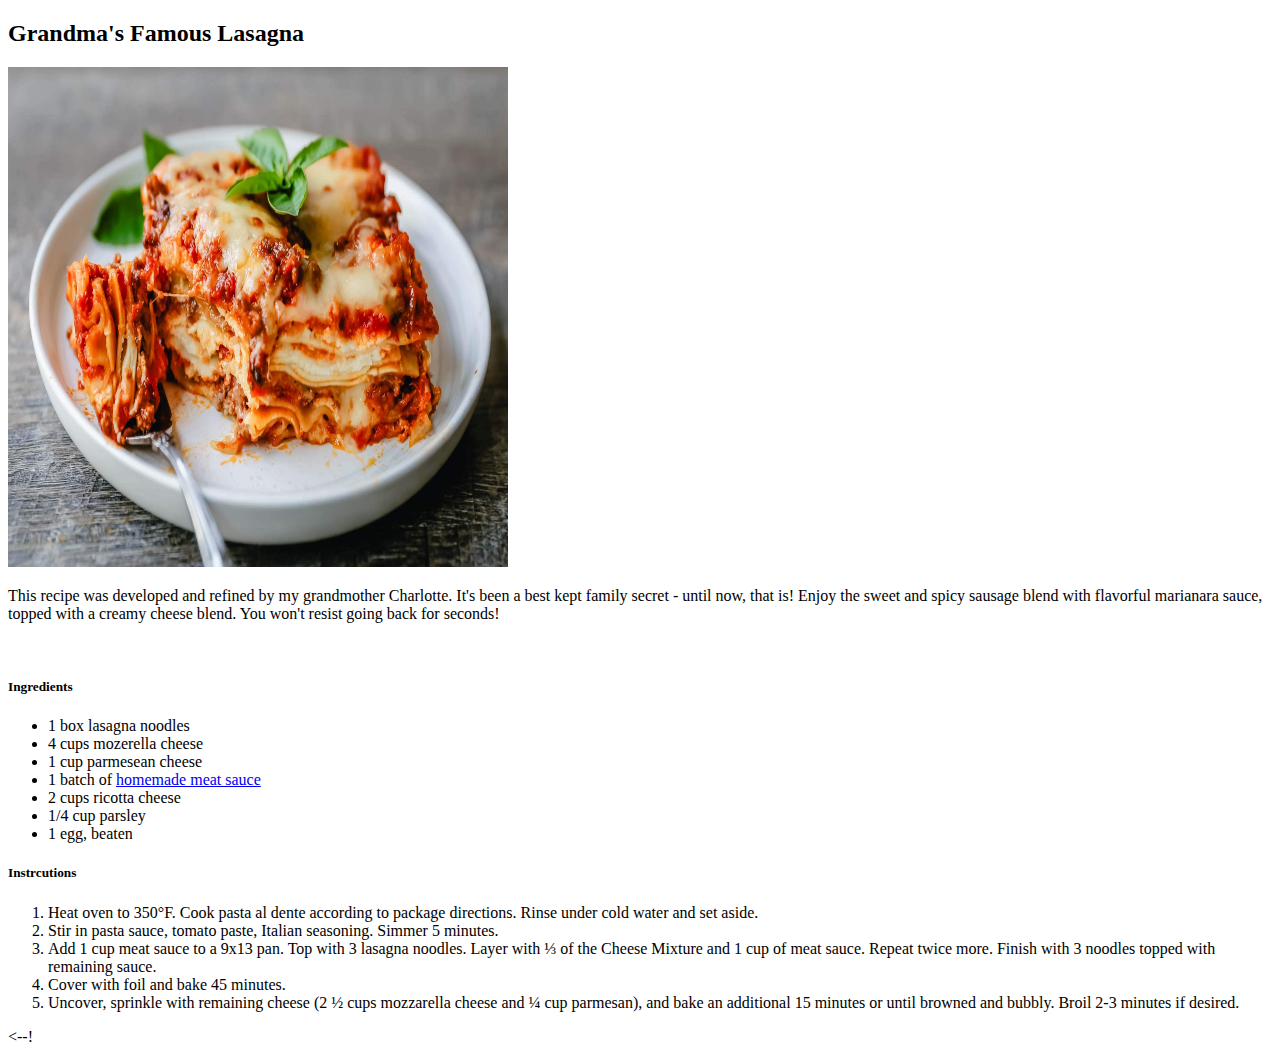
==== recipes/lasagna.html @ a5162d54 "add pages" ====
<!DOCTYPE html>
<html lang="en"> 
    <head>
        <meta charset="UTF-8">
        <title>Grandma's Famous Lasagna</title>
    </head>
    <body>
        <h2>Grandma's Famous Lasagna</h2>
        <img src="Classic-Lasagna.jpeg" width="500 px" height="500 px" alt="lasagna on white plate with fork">
        <p>This recipe was developed and refined by my grandmother Charlotte. It's been a best kept family secret - until now, that is! Enjoy the sweet and spicy sausage blend with flavorful marianara sauce, topped with a creamy cheese blend. You won't resist going back for seconds!</p>
        <br> 
        <h5>Ingredients</h5>
        <ul>
            <li>1 box lasagna noodles</li>
            <li>4 cups mozerella cheese</li>
            <li>1 cup parmesean cheese</li>
            <li>1 batch of <a href="meat-sauce.html">homemade meat sauce</a></li>
            <li>2 cups ricotta cheese</li>
            <li>1/4 cup parsley</li>
            <li>1 egg, beaten</li>
        </ul>
        <h5>Instrcutions</h5>
        <ol> 
            <li>Heat oven to 350°F. Cook pasta al dente according to package directions. Rinse under cold water and set aside.</li>
            <li>Stir in pasta sauce, tomato paste, Italian seasoning. Simmer 5 minutes.</li>
            <li>Add 1 cup meat sauce to a 9x13 pan. Top with 3 lasagna noodles. Layer with ⅓ of the Cheese Mixture and 1 cup of meat sauce.
                Repeat twice more. Finish with 3 noodles topped with remaining sauce.</li>
            <li>Cover with foil and bake 45 minutes. </li>
            <li>Uncover, sprinkle with remaining cheese (2 ½ cups mozzarella cheese and ¼ cup parmesan), and bake an additional 15 minutes or until browned and bubbly. Broil 2-3 minutes if desired.</li>
        </ol>
    </body>

</html>

<--!
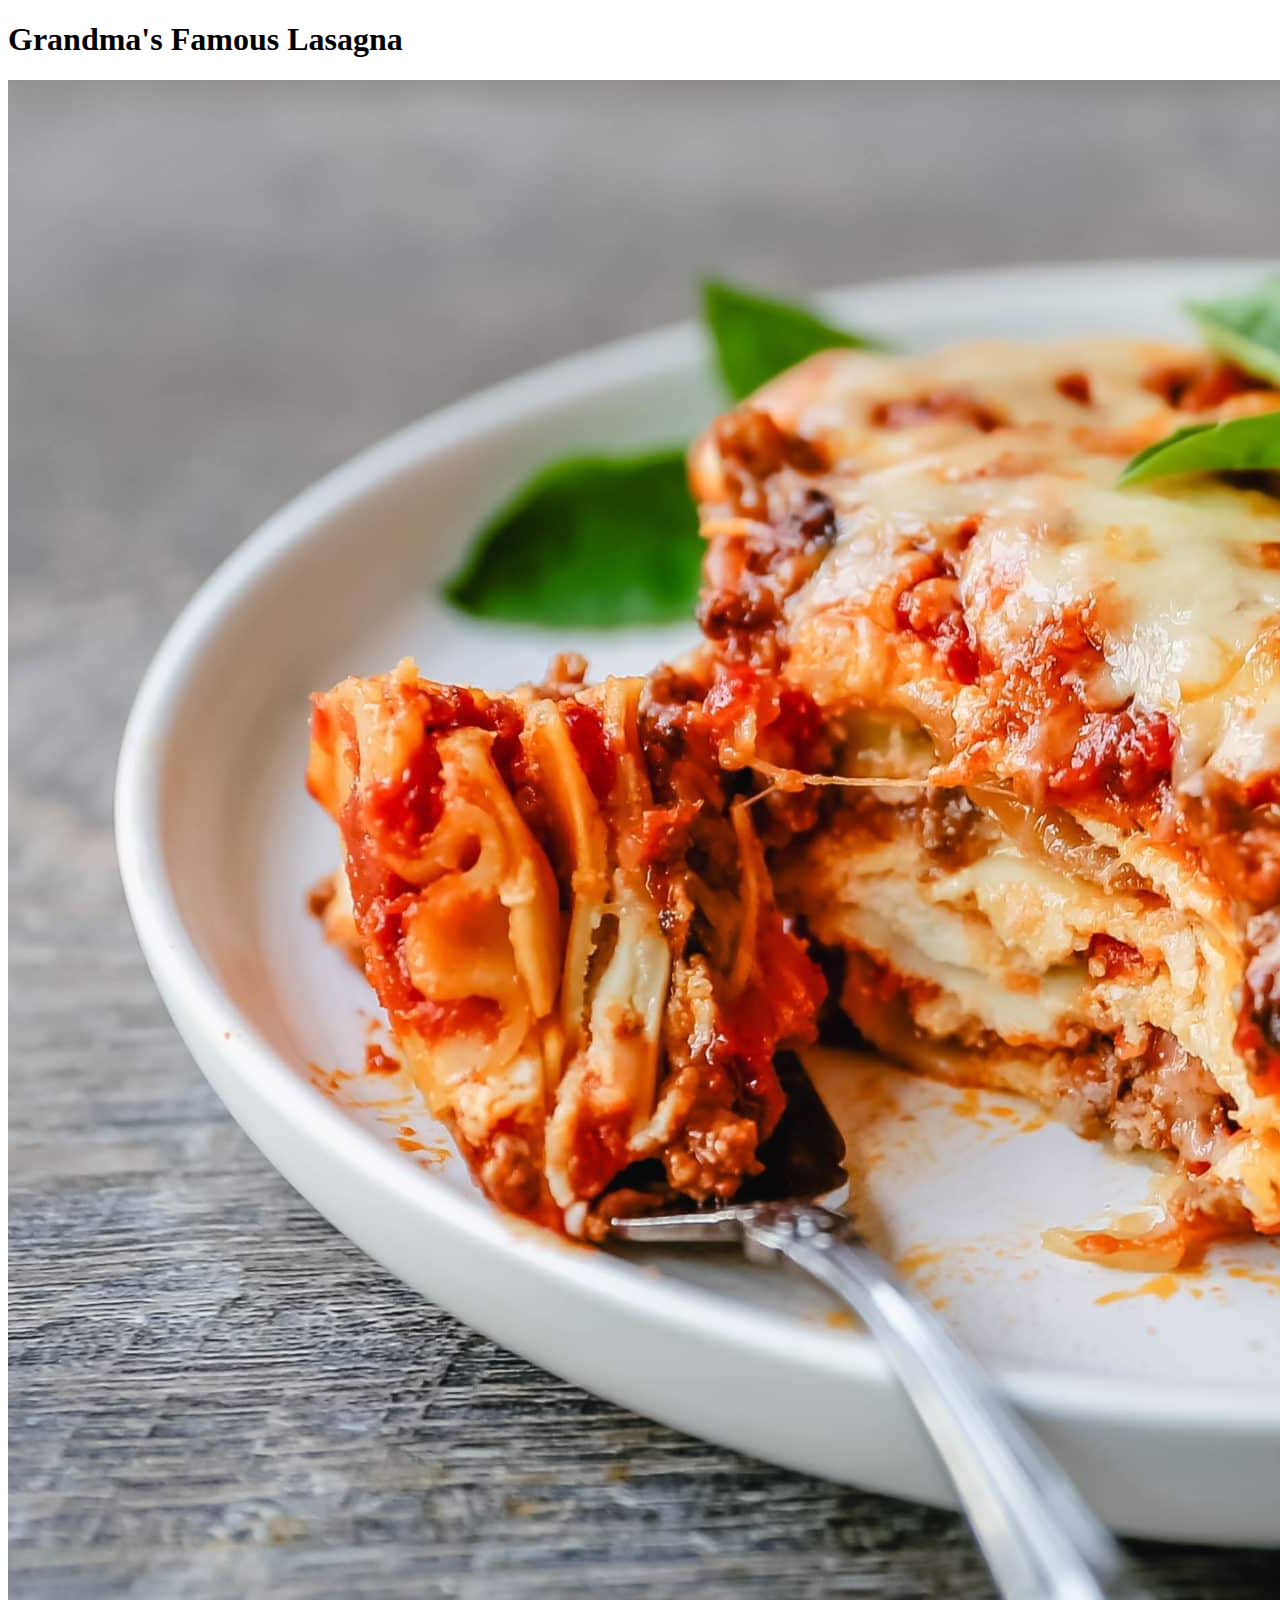
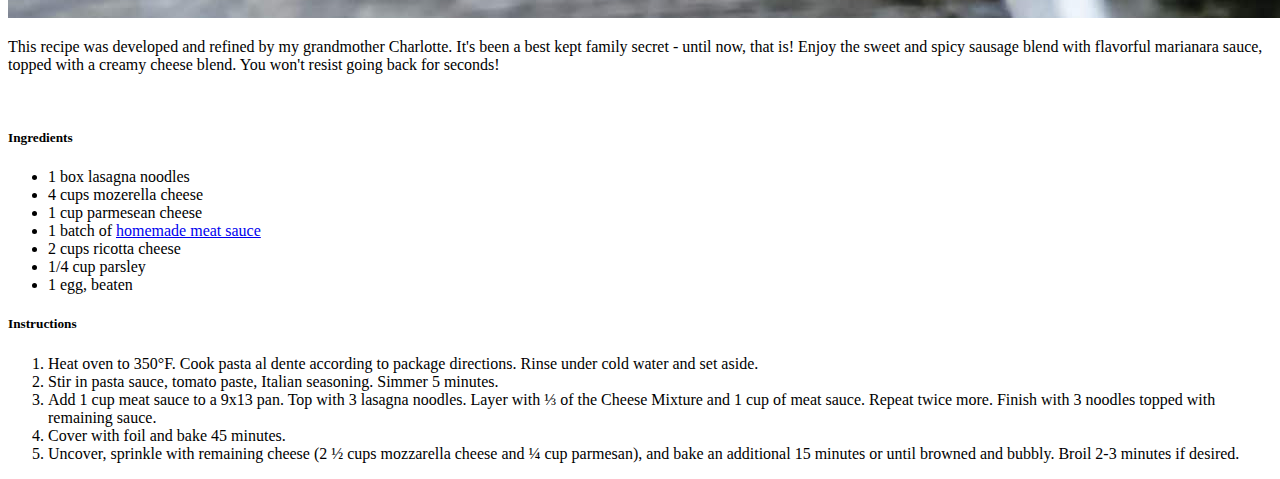
==== commit 7abed233: "Add styles.css page. Add formatting for headers of all pages (center align, font-family) Format pict" ====
--- a/recipes/lasagna.html
+++ b/recipes/lasagna.html
@@ -2,16 +2,17 @@
 <html lang="en"> 
     <head>
         <meta charset="UTF-8">
-        <title>Grandma's Famous Lasagna</title>
+        <title> Grandma's Famous Lasagna</title>
+        <link rel="stylesheet" href="/users/Amy/repos/odin-recipes-project/Odin-Recipes-Project/styles.css">
     </head>
     <body>
-        <h2>Grandma's Famous Lasagna</h2>
-        <img src="Classic-Lasagna.jpeg" width="500 px" height="500 px" alt="lasagna on white plate with fork">
+        <h1 class="header">Grandma's Famous Lasagna</h1>
+        <img class="food-image" src="Classic-Lasagna.jpeg" alt="lasagna on white plate with fork">
         <p>This recipe was developed and refined by my grandmother Charlotte. It's been a best kept family secret - until now, that is! Enjoy the sweet and spicy sausage blend with flavorful marianara sauce, topped with a creamy cheese blend. You won't resist going back for seconds!</p>
         <br> 
         <h5>Ingredients</h5>
         <ul>
-            <li>1 box lasagna noodles</li>
+            <li><div class="ingredient">1 box lasagna noodles</div></li>
             <li>4 cups mozerella cheese</li>
             <li>1 cup parmesean cheese</li>
             <li>1 batch of <a href="meat-sauce.html">homemade meat sauce</a></li>
@@ -19,7 +20,7 @@
             <li>1/4 cup parsley</li>
             <li>1 egg, beaten</li>
         </ul>
-        <h5>Instrcutions</h5>
+        <h5>Instructions</h5>
         <ol> 
             <li>Heat oven to 350°F. Cook pasta al dente according to package directions. Rinse under cold water and set aside.</li>
             <li>Stir in pasta sauce, tomato paste, Italian seasoning. Simmer 5 minutes.</li>
@@ -29,7 +30,4 @@
             <li>Uncover, sprinkle with remaining cheese (2 ½ cups mozzarella cheese and ¼ cup parmesan), and bake an additional 15 minutes or until browned and bubbly. Broil 2-3 minutes if desired.</li>
         </ol>
     </body>
-
-</html>
-
-<--!+</html>